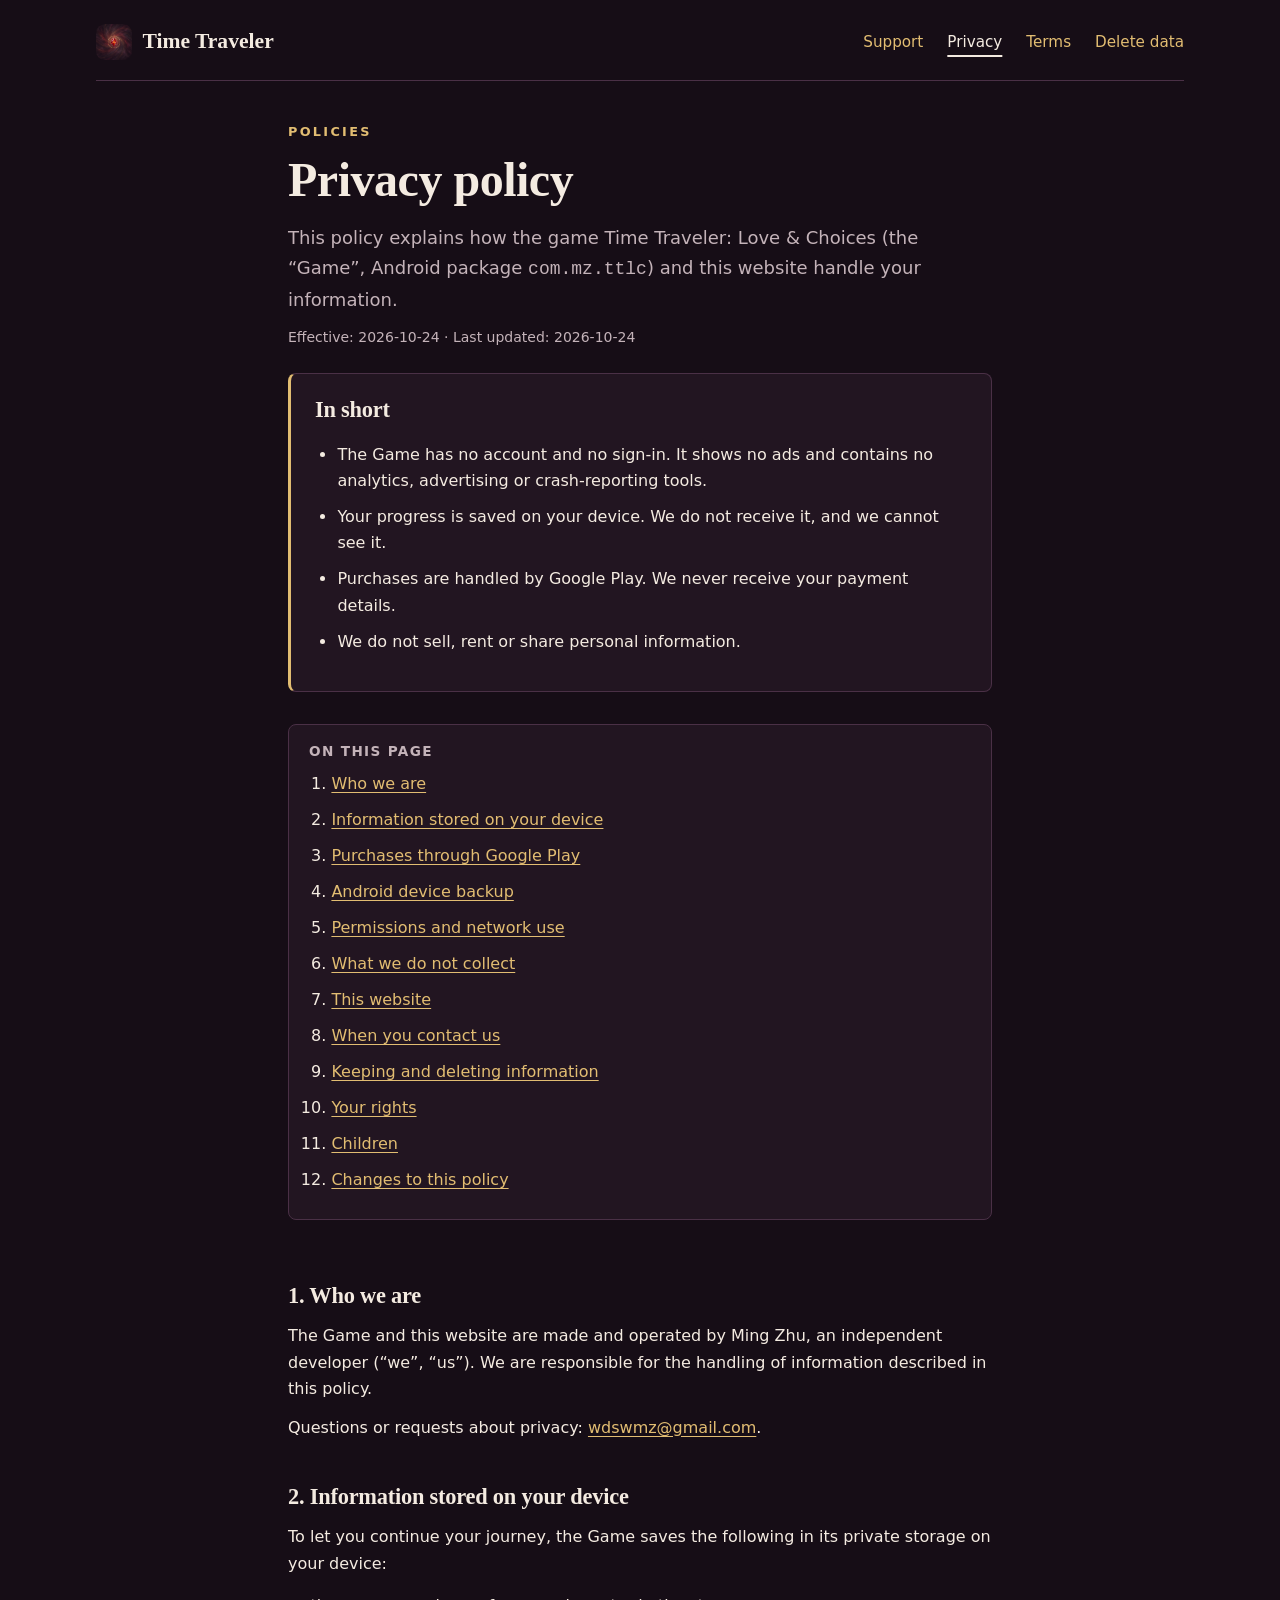
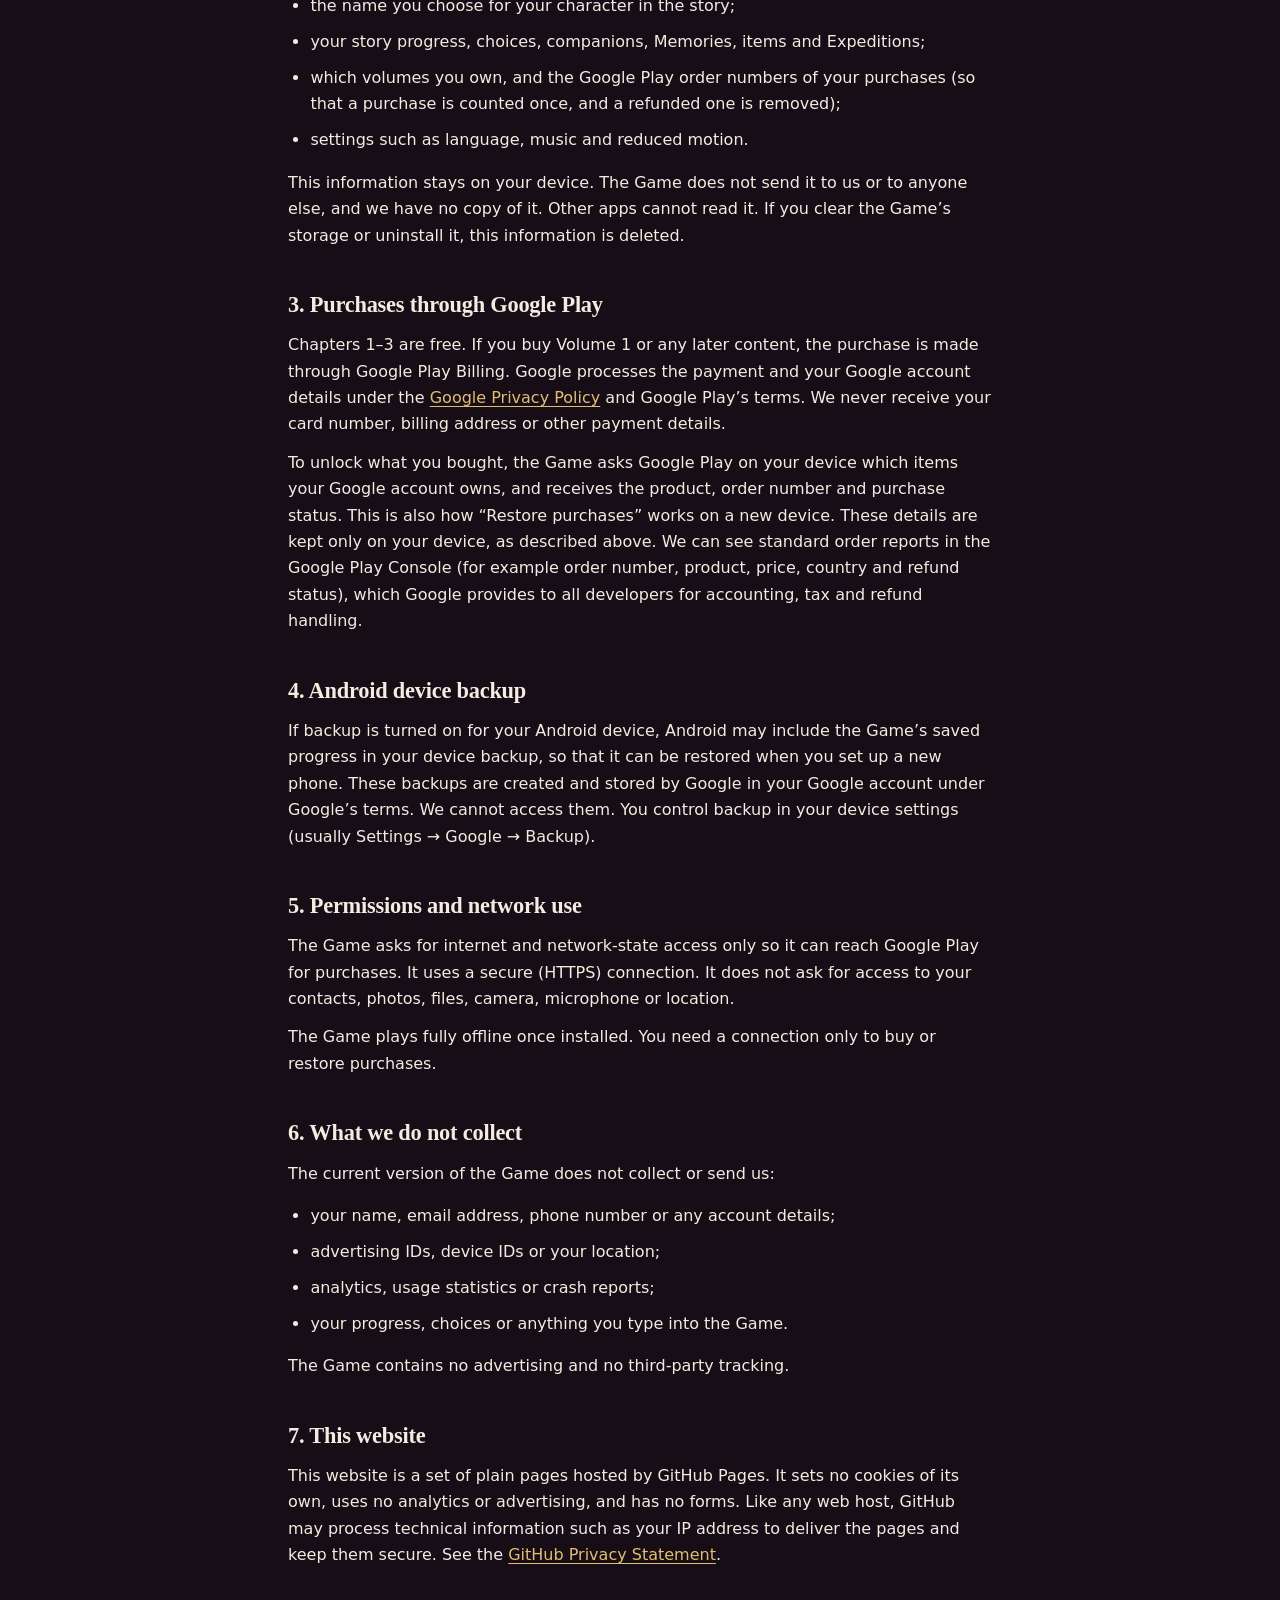
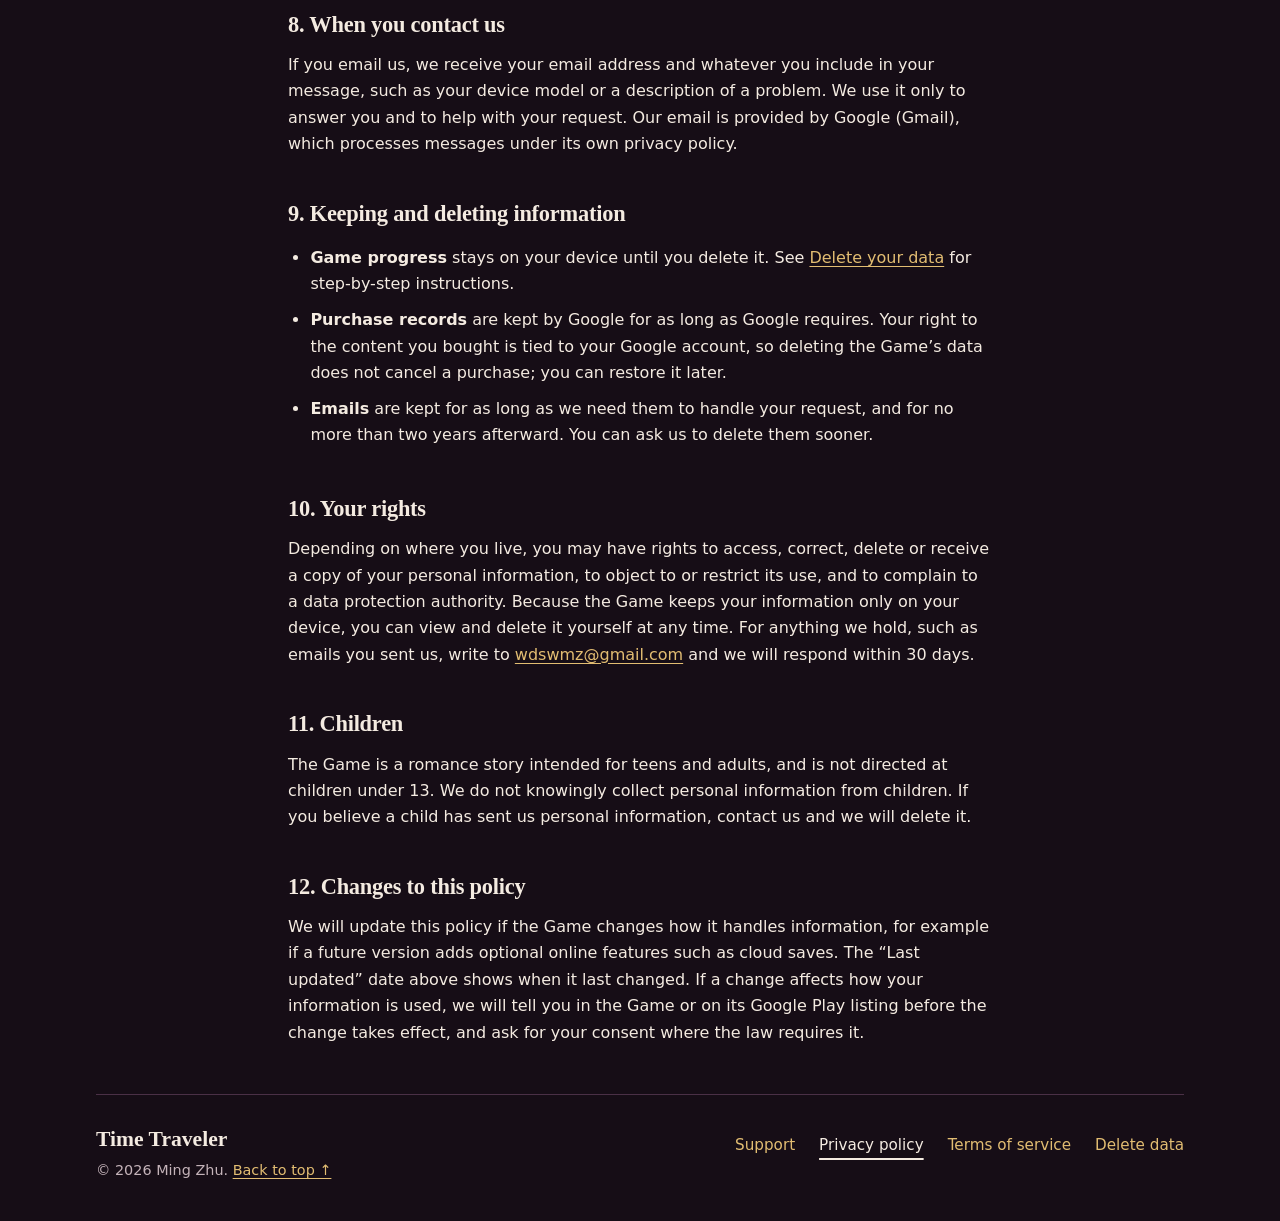
==== privacy/index.html @ 0b26a62b "Add the game website with privacy, terms, support and data deletion pages Plain HTML and CSS for Git" ====
<!DOCTYPE html>
<html lang="en">
<head>
  <meta charset="utf-8">
  <meta name="viewport" content="width=device-width, initial-scale=1">
  <title>Privacy policy | Time Traveler: Love &amp; Choices</title>
  <meta name="description" content="How Time Traveler: Love &amp; Choices and this website handle your information. The game has no account, no ads and no analytics; your progress stays on your device.">
  <link rel="canonical" href="https://minggamecn.github.io/time_traveler_site/privacy/">
  <meta name="theme-color" content="#160d16">
  <link rel="icon" href="../favicon.png" type="image/png">
  <link rel="apple-touch-icon" href="../apple-touch-icon.png">
  <link rel="stylesheet" href="../styles.css">
</head>
<body>
<a class="skip-link" href="#main-content">Skip to content</a>
<div class="shell" id="top">
  <header class="site-header">
    <a class="brand" href="../"><img src="../assets/icon-256.png" alt="" width="36" height="36">Time Traveler</a>
    <nav class="site-links" aria-label="Main navigation"><a href="../support/">Support</a><a aria-current="page" href="../privacy/">Privacy</a><a href="../terms/">Terms</a><a href="../delete-account/">Delete data</a></nav>
  </header>

  <main id="main-content" tabindex="-1" class="document">
    <p class="eyebrow">Policies</p>
    <h1>Privacy policy</h1>
    <p class="intro">This policy explains how the game Time Traveler: Love &amp; Choices (the “Game”, Android package <code>com.mz.ttlc</code>) and this website handle your information.</p>
    <p class="policy-date">Effective: <time datetime="2026-10-24">2026-10-24</time> · Last updated: <time datetime="2026-10-24">2026-10-24</time></p>

    <div class="panel highlight">
      <h2>In short</h2>
      <ul>
        <li>The Game has no account and no sign-in. It shows no ads and contains no analytics, advertising or crash-reporting tools.</li>
        <li>Your progress is saved on your device. We do not receive it, and we cannot see it.</li>
        <li>Purchases are handled by Google Play. We never receive your payment details.</li>
        <li>We do not sell, rent or share personal information.</li>
      </ul>
    </div>

    <nav class="contents" aria-label="On this page">
      <h2>On this page</h2>
      <ol>
        <li><a href="#operator">Who we are</a></li>
        <li><a href="#device">Information stored on your device</a></li>
        <li><a href="#purchases">Purchases through Google Play</a></li>
        <li><a href="#backup">Android device backup</a></li>
        <li><a href="#network">Permissions and network use</a></li>
        <li><a href="#not-collected">What we do not collect</a></li>
        <li><a href="#website">This website</a></li>
        <li><a href="#contact-data">When you contact us</a></li>
        <li><a href="#retention">Keeping and deleting information</a></li>
        <li><a href="#rights">Your rights</a></li>
        <li><a href="#children">Children</a></li>
        <li><a href="#changes">Changes to this policy</a></li>
      </ol>
    </nav>

    <section id="operator" aria-labelledby="operator-title">
      <h2 id="operator-title">1. Who we are</h2>
      <p>The Game and this website are made and operated by Ming Zhu, an independent developer (“we”, “us”). We are responsible for the handling of information described in this policy.</p>
      <p>Questions or requests about privacy: <a href="mailto:wdswmz@gmail.com">wdswmz@gmail.com</a>.</p>
    </section>

    <section id="device" aria-labelledby="device-title">
      <h2 id="device-title">2. Information stored on your device</h2>
      <p>To let you continue your journey, the Game saves the following in its private storage on your device:</p>
      <ul>
        <li>the name you choose for your character in the story;</li>
        <li>your story progress, choices, companions, Memories, items and Expeditions;</li>
        <li>which volumes you own, and the Google Play order numbers of your purchases (so that a purchase is counted once, and a refunded one is removed);</li>
        <li>settings such as language, music and reduced motion.</li>
      </ul>
      <p>This information stays on your device. The Game does not send it to us or to anyone else, and we have no copy of it. Other apps cannot read it. If you clear the Game’s storage or uninstall it, this information is deleted.</p>
    </section>

    <section id="purchases" aria-labelledby="purchases-title">
      <h2 id="purchases-title">3. Purchases through Google Play</h2>
      <p>Chapters 1–3 are free. If you buy Volume 1 or any later content, the purchase is made through Google Play Billing. Google processes the payment and your Google account details under the <a href="https://policies.google.com/privacy">Google Privacy Policy</a> and Google Play’s terms. We never receive your card number, billing address or other payment details.</p>
      <p>To unlock what you bought, the Game asks Google Play on your device which items your Google account owns, and receives the product, order number and purchase status. This is also how “Restore purchases” works on a new device. These details are kept only on your device, as described above. We can see standard order reports in the Google Play Console (for example order number, product, price, country and refund status), which Google provides to all developers for accounting, tax and refund handling.</p>
    </section>

    <section id="backup" aria-labelledby="backup-title">
      <h2 id="backup-title">4. Android device backup</h2>
      <p>If backup is turned on for your Android device, Android may include the Game’s saved progress in your device backup, so that it can be restored when you set up a new phone. These backups are created and stored by Google in your Google account under Google’s terms. We cannot access them. You control backup in your device settings (usually Settings → Google → Backup).</p>
    </section>

    <section id="network" aria-labelledby="network-title">
      <h2 id="network-title">5. Permissions and network use</h2>
      <p>The Game asks for internet and network-state access only so it can reach Google Play for purchases. It uses a secure (HTTPS) connection. It does not ask for access to your contacts, photos, files, camera, microphone or location.</p>
      <p>The Game plays fully offline once installed. You need a connection only to buy or restore purchases.</p>
    </section>

    <section id="not-collected" aria-labelledby="not-collected-title">
      <h2 id="not-collected-title">6. What we do not collect</h2>
      <p>The current version of the Game does not collect or send us:</p>
      <ul>
        <li>your name, email address, phone number or any account details;</li>
        <li>advertising IDs, device IDs or your location;</li>
        <li>analytics, usage statistics or crash reports;</li>
        <li>your progress, choices or anything you type into the Game.</li>
      </ul>
      <p>The Game contains no advertising and no third-party tracking.</p>
    </section>

    <section id="website" aria-labelledby="website-title">
      <h2 id="website-title">7. This website</h2>
      <p>This website is a set of plain pages hosted by GitHub Pages. It sets no cookies of its own, uses no analytics or advertising, and has no forms. Like any web host, GitHub may process technical information such as your IP address to deliver the pages and keep them secure. See the <a href="https://docs.github.com/site-policy/privacy-policies/github-general-privacy-statement">GitHub Privacy Statement</a>.</p>
    </section>

    <section id="contact-data" aria-labelledby="contact-data-title">
      <h2 id="contact-data-title">8. When you contact us</h2>
      <p>If you email us, we receive your email address and whatever you include in your message, such as your device model or a description of a problem. We use it only to answer you and to help with your request. Our email is provided by Google (Gmail), which processes messages under its own privacy policy.</p>
    </section>

    <section id="retention" aria-labelledby="retention-title">
      <h2 id="retention-title">9. Keeping and deleting information</h2>
      <ul>
        <li><strong>Game progress</strong> stays on your device until you delete it. See <a href="../delete-account/">Delete your data</a> for step-by-step instructions.</li>
        <li><strong>Purchase records</strong> are kept by Google for as long as Google requires. Your right to the content you bought is tied to your Google account, so deleting the Game’s data does not cancel a purchase; you can restore it later.</li>
        <li><strong>Emails</strong> are kept for as long as we need them to handle your request, and for no more than two years afterward. You can ask us to delete them sooner.</li>
      </ul>
    </section>

    <section id="rights" aria-labelledby="rights-title">
      <h2 id="rights-title">10. Your rights</h2>
      <p>Depending on where you live, you may have rights to access, correct, delete or receive a copy of your personal information, to object to or restrict its use, and to complain to a data protection authority. Because the Game keeps your information only on your device, you can view and delete it yourself at any time. For anything we hold, such as emails you sent us, write to <a href="mailto:wdswmz@gmail.com">wdswmz@gmail.com</a> and we will respond within 30 days.</p>
    </section>

    <section id="children" aria-labelledby="children-title">
      <h2 id="children-title">11. Children</h2>
      <p>The Game is a romance story intended for teens and adults, and is not directed at children under 13. We do not knowingly collect personal information from children. If you believe a child has sent us personal information, contact us and we will delete it.</p>
    </section>

    <section id="changes" aria-labelledby="changes-title">
      <h2 id="changes-title">12. Changes to this policy</h2>
      <p>We will update this policy if the Game changes how it handles information, for example if a future version adds optional online features such as cloud saves. The “Last updated” date above shows when it last changed. If a change affects how your information is used, we will tell you in the Game or on its Google Play listing before the change takes effect, and ask for your consent where the law requires it.</p>
    </section>
  </main>

  <footer class="site-footer">
    <div><a class="brand" href="../">Time Traveler</a><p>© 2026 Ming Zhu. <a href="#top">Back to top ↑</a></p></div>
    <nav class="site-links" aria-label="Footer navigation"><a href="../support/">Support</a><a aria-current="page" href="../privacy/">Privacy policy</a><a href="../terms/">Terms of service</a><a href="../delete-account/">Delete data</a></nav>
  </footer>
</div>
</body>
</html>
---- styles.css ----
/* Time Traveler site: the game's plum night, gold trim and ember-red crystal. */
:root {
  color-scheme: dark;
  --bg: #160d16;
  --surface: #221521;
  --surface-2: #2d1b2b;
  --line: #4a3046;
  --text: #f4ebe1;
  --muted: #c4b3b9;
  --gold: #e2bd72;
  --gold-soft: #f3dcaa;
  --ember: #e0533f;
  --focus: #ffd98a;
  font-family: system-ui, -apple-system, "Segoe UI", Roboto, sans-serif;
  color: var(--text);
  background: var(--bg);
  line-height: 1.65;
}
* { box-sizing: border-box; }
body { margin: 0; background: var(--bg); }
a { color: var(--gold); text-underline-offset: .2em; }
a:hover { color: var(--gold-soft); }
a:focus-visible { outline: 3px solid var(--focus); outline-offset: 4px; border-radius: 2px; }
p { margin: .75rem 0; overflow-wrap: anywhere; }
h1, h2, h3 { font-family: Georgia, "Times New Roman", serif; font-weight: 600; letter-spacing: -.01em; }
img { max-width: 100%; height: auto; }

.skip-link { position: absolute; top: -10rem; left: 1rem; padding: .75rem 1rem; background: var(--text); color: var(--bg); z-index: 2; }
.skip-link:focus { top: 1rem; }

.shell { max-width: 72rem; margin: auto; padding: 1.5rem 2rem; }
.site-header { display: flex; align-items: center; justify-content: space-between; flex-wrap: wrap; gap: .75rem 1.5rem; padding-bottom: 1.25rem; border-bottom: 1px solid var(--line); }
.brand { display: inline-flex; align-items: center; gap: .65rem; font: 600 1.35rem/1.2 Georgia, serif; color: var(--text); text-decoration: none; }
.brand img { width: 2.25rem; height: 2.25rem; border-radius: .55rem; }
.brand:hover { color: var(--gold-soft); }
.site-links { display: flex; flex-wrap: wrap; gap: .25rem 1.5rem; font-size: .95rem; }
.site-links a { padding-block: .35rem; text-decoration: none; }
.site-links a:hover { text-decoration: underline; }
.site-links a[aria-current="page"] { color: var(--text); text-decoration: underline; text-decoration-thickness: 2px; text-underline-offset: .5rem; }

.eyebrow { font-size: .8rem; font-weight: 600; letter-spacing: .18em; text-transform: uppercase; color: var(--gold); margin: 0; }
.intro { font-size: 1.125rem; color: var(--muted); }
.button { display: inline-block; min-height: 3rem; padding: .75rem 1.4rem; border-radius: .4rem; color: #1b0f12; background: var(--gold); font-weight: 600; text-decoration: none; text-align: center; }
.button:hover { color: #1b0f12; background: var(--gold-soft); }
.button.secondary { color: var(--text); background: transparent; border: 1px solid var(--gold); }
.button.secondary:hover { background: var(--surface-2); color: var(--text); }

/* Homepage */
.hero { position: relative; margin: 1.5rem 0 0; border-radius: .75rem; overflow: hidden; background: var(--surface); }
.hero img { display: block; width: 100%; aspect-ratio: 2048 / 1000; object-fit: cover; }
.hero-copy { padding: 2.5rem 0 1rem; max-width: 42rem; }
.hero-copy h1 { font-size: clamp(2.4rem, 5vw, 3.75rem); line-height: 1.1; margin: .75rem 0 1rem; }
.hero-actions { display: flex; flex-wrap: wrap; gap: .75rem 1rem; margin-top: 1.75rem; }
.availability { font-size: .9rem; color: var(--muted); }
.section { padding: 3rem 0; border-top: 1px solid var(--line); margin-top: 2.5rem; }
.section > h2 { font-size: 2rem; line-height: 1.3; margin: .5rem 0 1.5rem; }
.feature-grid { display: grid; grid-template-columns: repeat(auto-fit, minmax(15rem, 1fr)); gap: 1.25rem; }
.card { padding: 1.5rem; background: var(--surface); border: 1px solid var(--line); border-radius: .5rem; }
.card h3 { font-size: 1.2rem; margin: .5rem 0; }
.card p { color: var(--muted); margin-bottom: 0; }
.eras { display: flex; flex-wrap: wrap; gap: .5rem; padding: 0; margin: 1.5rem 0 0; list-style: none; }
.eras li { padding: .35rem .85rem; border: 1px solid var(--line); border-radius: 999px; font-size: .9rem; color: var(--muted); }
.note { margin-top: 1.75rem; padding: 1rem 1.25rem; background: var(--surface); border-left: 3px solid var(--gold); color: var(--muted); }
.link-grid { display: grid; grid-template-columns: repeat(auto-fit, minmax(14rem, 1fr)); gap: 1rem; }
.link-card { display: block; padding: 1.25rem 1.5rem; background: var(--surface); border: 1px solid var(--line); border-radius: .5rem; text-decoration: none; color: var(--text); }
.link-card:hover { border-color: var(--gold); background: var(--surface-2); color: var(--text); }
.link-card h3 { margin: 0 0 .35rem; font-size: 1.1rem; color: var(--gold); }
.link-card p { margin: 0; color: var(--muted); font-size: .95rem; }

/* Policy and help pages */
.document { max-width: 44rem; margin: 2.5rem auto 3rem; }
.document h1 { font-size: clamp(2.2rem, 4.5vw, 3rem); line-height: 1.15; margin: .6rem 0 1rem; }
.policy-date { font-size: .875rem; color: var(--muted); }
.contents { margin: 2rem 0; padding: 1rem 1.25rem; background: var(--surface); border: 1px solid var(--line); border-radius: .5rem; }
.document .contents h2 { margin: 0 0 .5rem; font: 600 .85rem/1.5 system-ui, sans-serif; letter-spacing: .1em; text-transform: uppercase; color: var(--muted); }
.contents ol { margin: 0; padding-left: 1.25rem; }
.contents li { margin: .3rem 0; }
.document section { padding-top: 1.75rem; scroll-margin-top: 1rem; }
.document h2 { font-size: 1.4rem; line-height: 1.4; margin: 0 0 .75rem; }
.document h3 { font-size: 1.1rem; margin: 1.25rem 0 .5rem; }
.document li { margin: .6rem 0; }
.document ul, .document ol { padding-left: 1.4rem; }
.document section:target h2 { color: var(--gold-soft); }
.panel { margin: 1.5rem 0; padding: 1.25rem 1.5rem; background: var(--surface); border: 1px solid var(--line); border-radius: .5rem; }
.panel h2, .panel h3 { margin-top: 0; }
.panel.highlight { border-left: 3px solid var(--gold); }
.panel.warning { border-left: 3px solid var(--ember); }
.contact-email { font-size: 1.2rem; font-weight: 600; overflow-wrap: anywhere; }
pre.template { white-space: pre-wrap; padding: 1rem; border: 1px solid var(--line); border-radius: .5rem; background: var(--surface); font: .95rem/1.6 ui-monospace, Consolas, monospace; user-select: all; overflow-wrap: anywhere; }
details { margin: .75rem 0; padding: .75rem 1.1rem; background: var(--surface); border: 1px solid var(--line); border-radius: .5rem; }
details[open] { border-color: var(--gold); }
summary { cursor: pointer; font-weight: 600; }
details > :not(summary) { color: var(--muted); }

.site-footer { display: flex; flex-wrap: wrap; justify-content: space-between; align-items: flex-start; gap: 1rem 2rem; padding: 2rem 0 1rem; border-top: 1px solid var(--line); font-size: .9rem; color: var(--muted); }
.site-footer p { margin: .35rem 0 0; }

@media (max-width: 40rem) {
  .shell { padding: 1rem; }
  .hero { margin-top: 1rem; border-radius: .5rem; }
  .hero-copy { padding-top: 1.75rem; }
  .hero-actions .button { flex: 1 1 100%; }
  .section { padding: 2.25rem 0; margin-top: 1.5rem; }
  .section > h2 { font-size: 1.65rem; }
  .document { margin-top: 1.75rem; }
}
@media (prefers-reduced-motion: reduce) { * { scroll-behavior: auto !important; } }
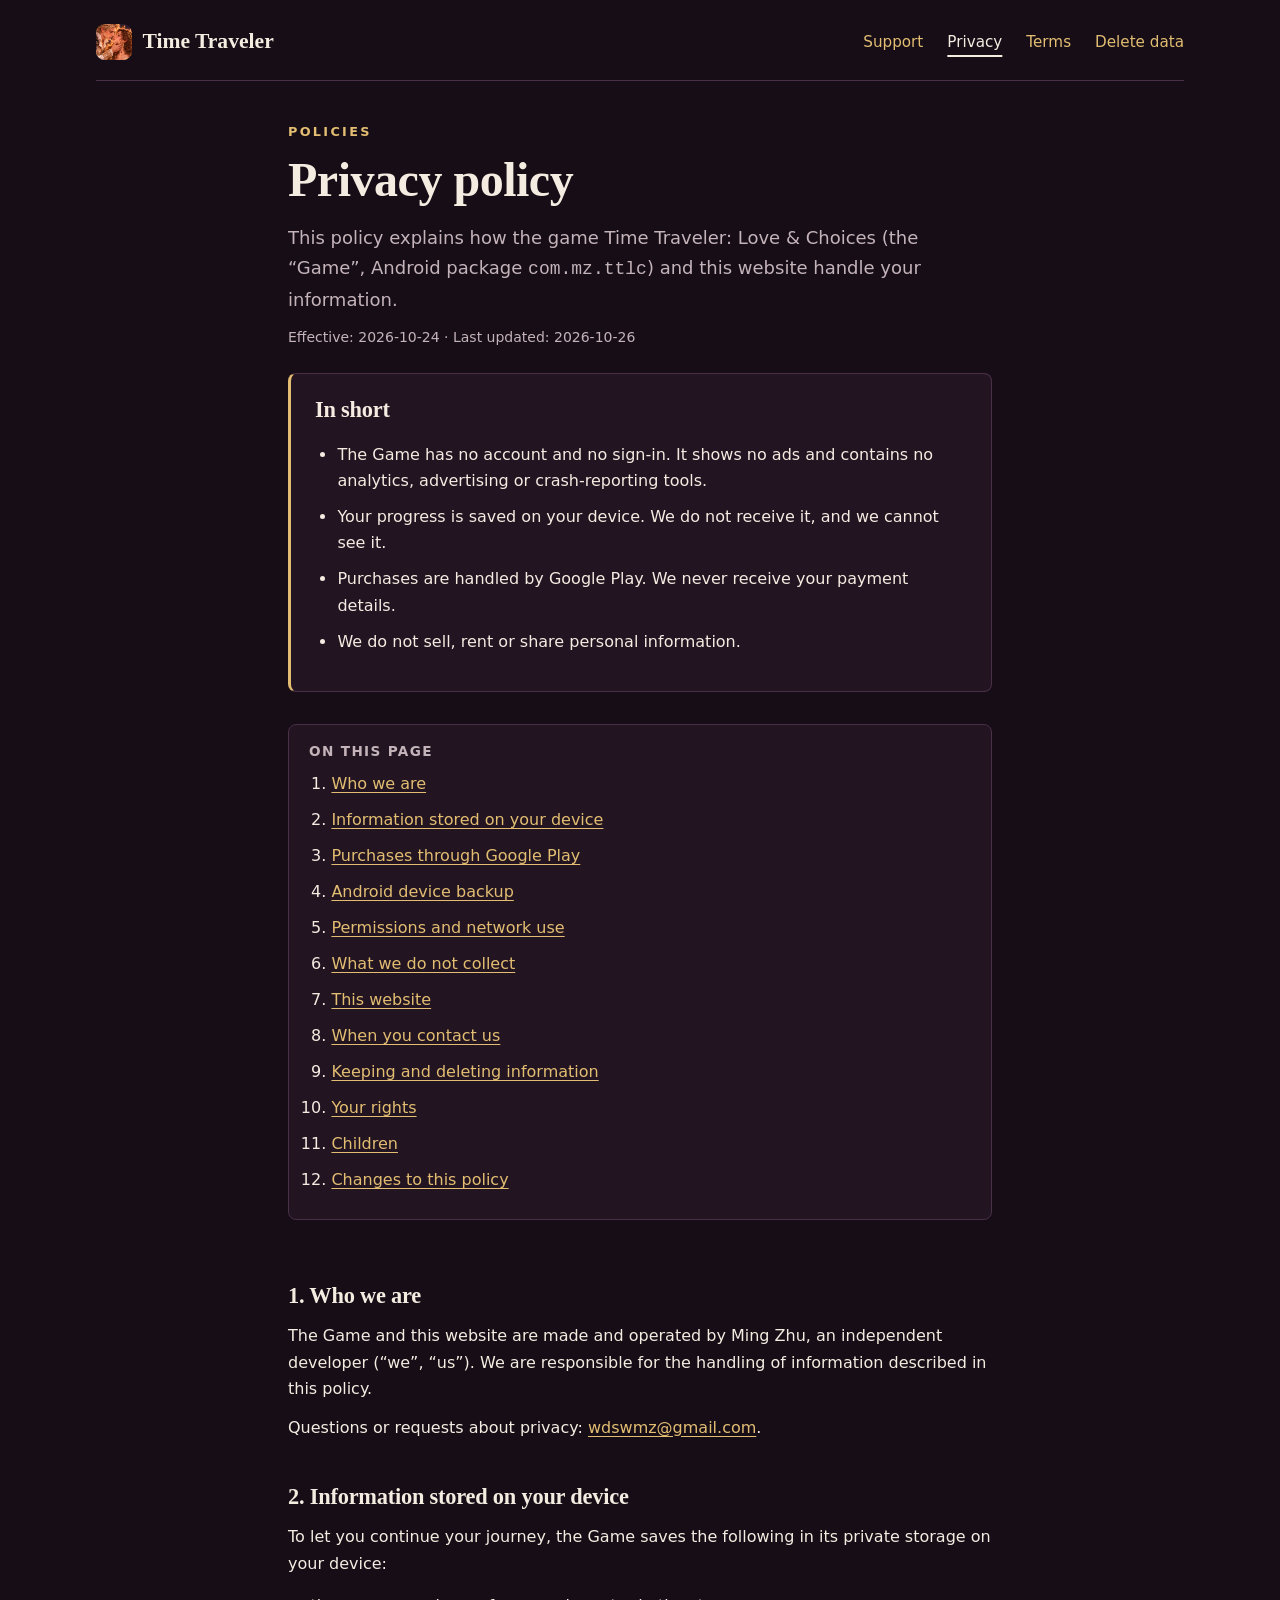
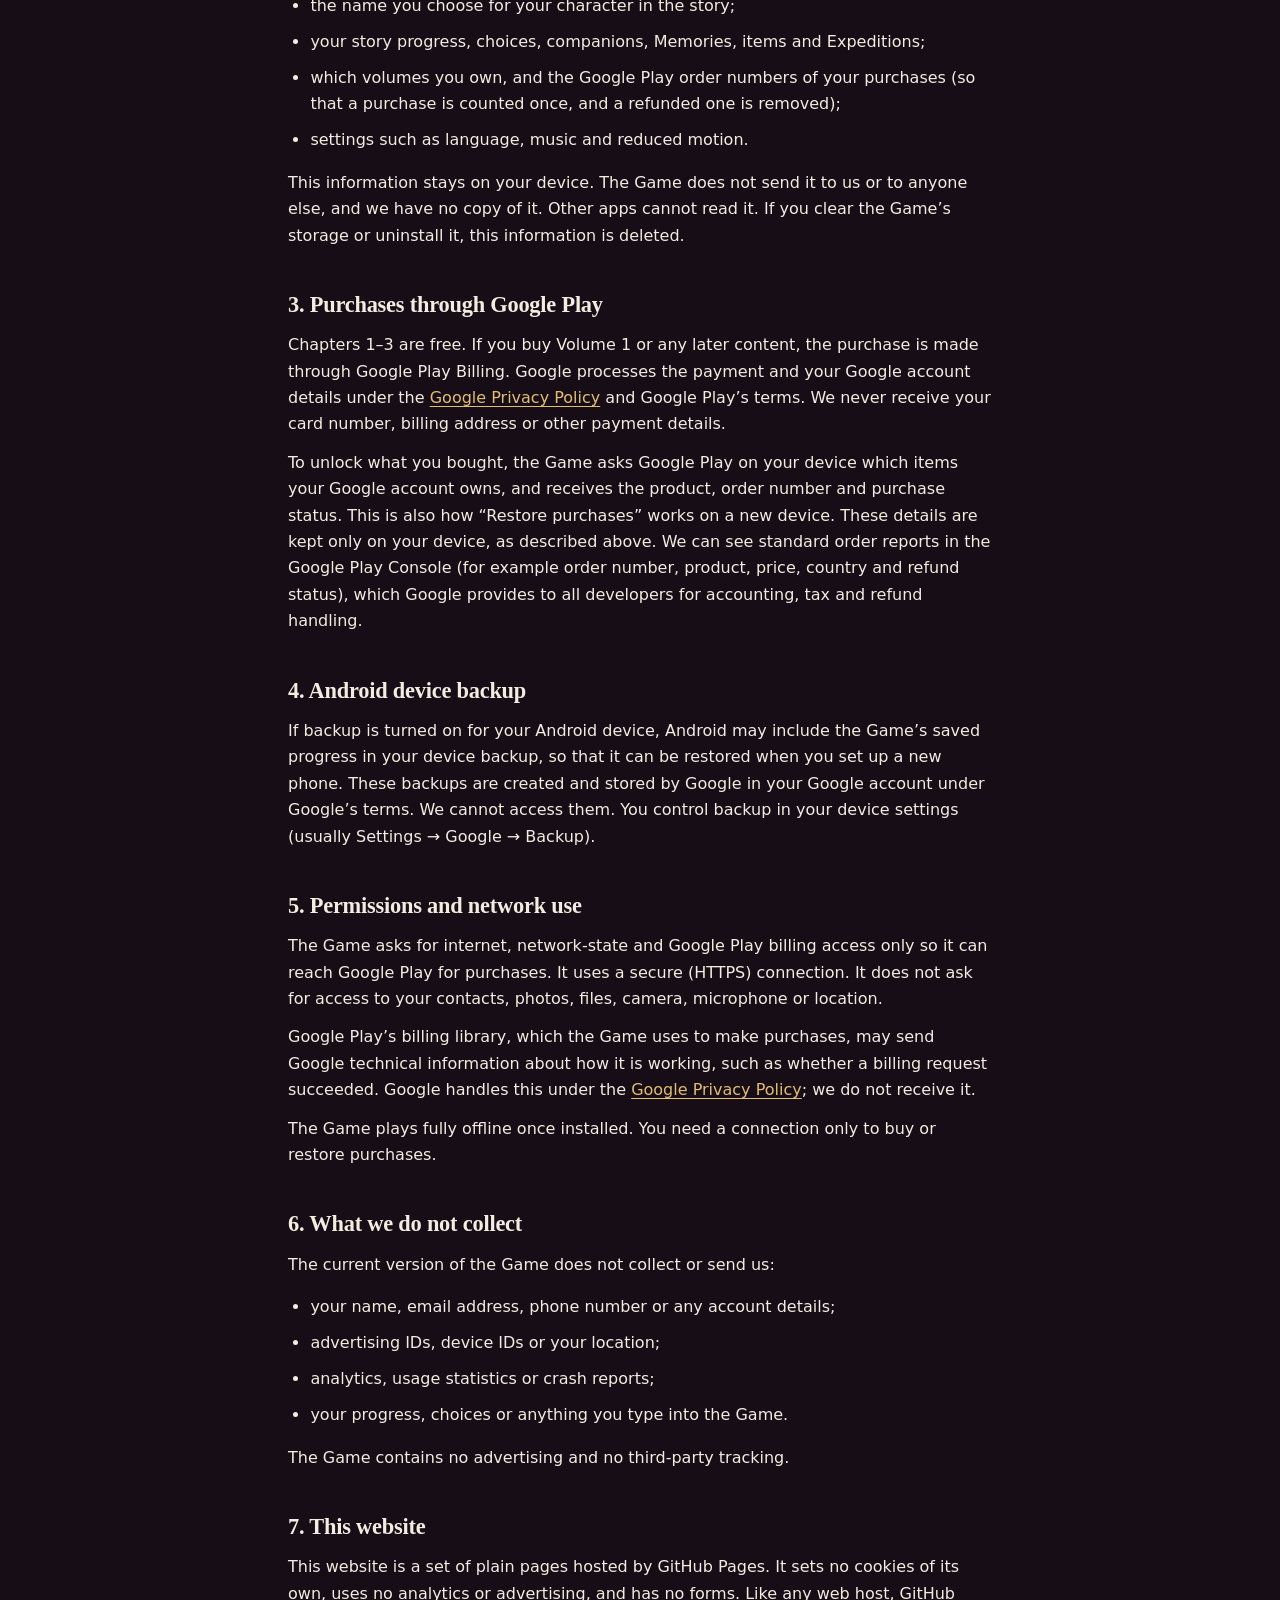
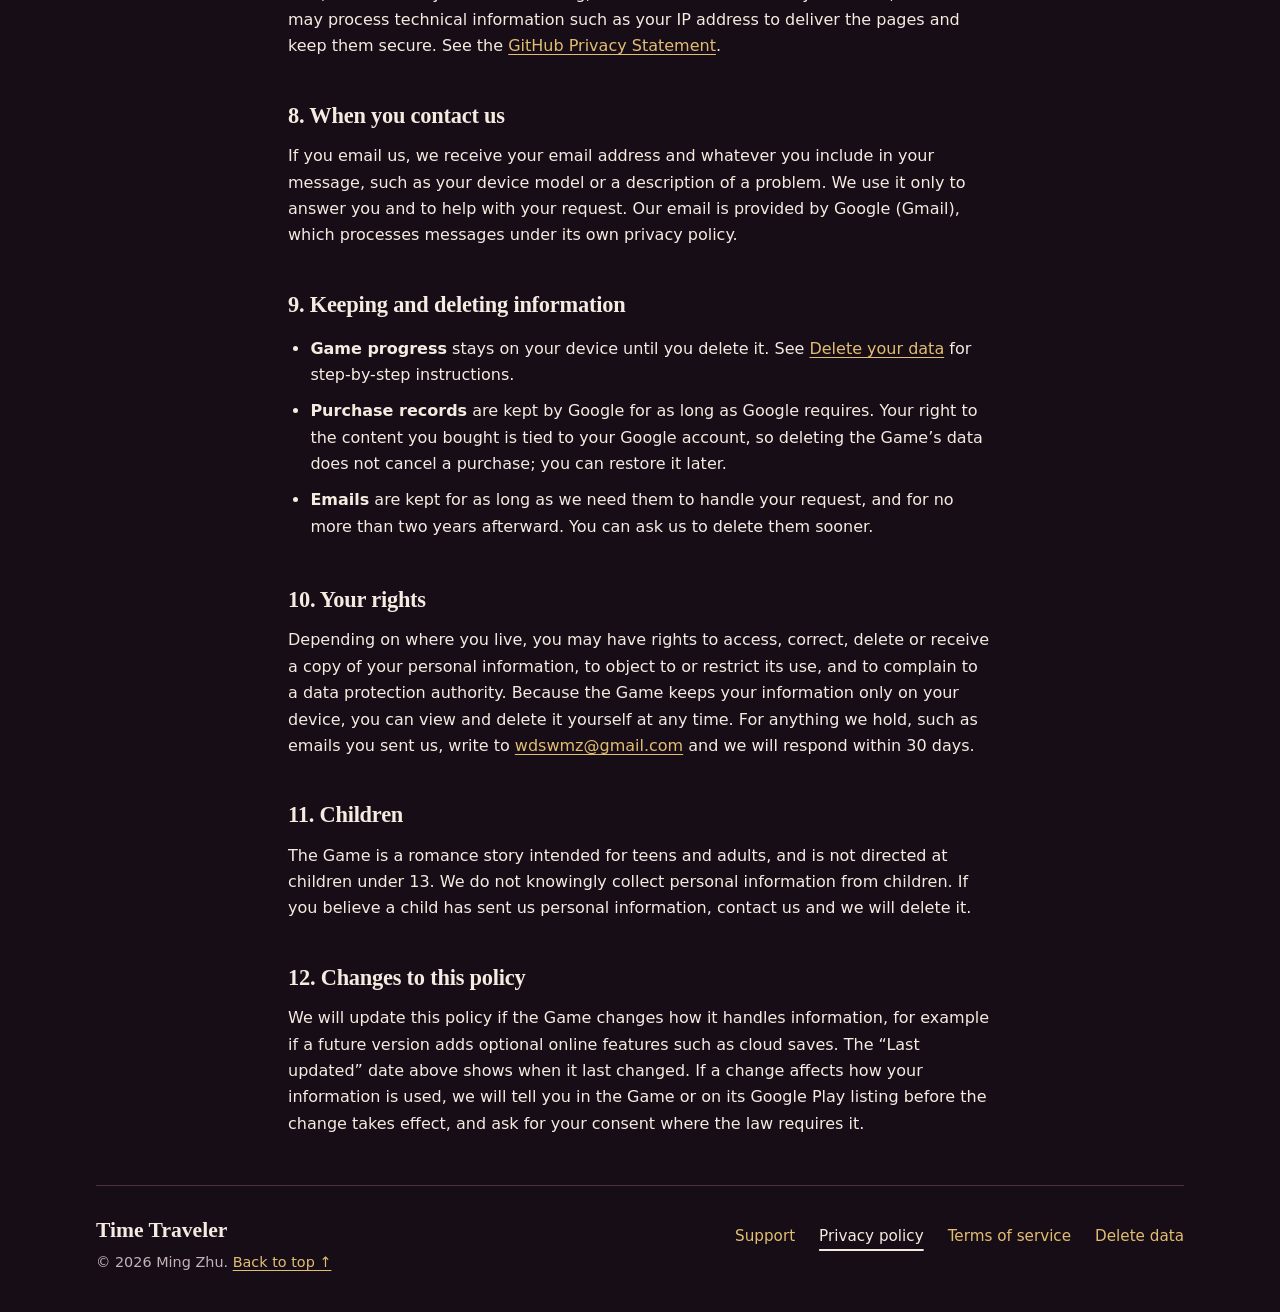
==== commit 779eb042: "Disclose the Play Billing library's own logging in the privacy policy The 1.4 build's billing librar" ====
--- a/privacy/index.html
+++ b/privacy/index.html
@@ -23,7 +23,7 @@
     <p class="eyebrow">Policies</p>
     <h1>Privacy policy</h1>
     <p class="intro">This policy explains how the game Time Traveler: Love &amp; Choices (the “Game”, Android package <code>com.mz.ttlc</code>) and this website handle your information.</p>
-    <p class="policy-date">Effective: <time datetime="2026-10-24">2026-10-24</time> · Last updated: <time datetime="2026-10-24">2026-10-24</time></p>
+    <p class="policy-date">Effective: <time datetime="2026-10-24">2026-10-24</time> · Last updated: <time datetime="2026-10-26">2026-10-26</time></p>
 
     <div class="panel highlight">
       <h2>In short</h2>
@@ -84,7 +84,8 @@
 
     <section id="network" aria-labelledby="network-title">
       <h2 id="network-title">5. Permissions and network use</h2>
-      <p>The Game asks for internet and network-state access only so it can reach Google Play for purchases. It uses a secure (HTTPS) connection. It does not ask for access to your contacts, photos, files, camera, microphone or location.</p>
+      <p>The Game asks for internet, network-state and Google Play billing access only so it can reach Google Play for purchases. It uses a secure (HTTPS) connection. It does not ask for access to your contacts, photos, files, camera, microphone or location.</p>
+      <p>Google Play’s billing library, which the Game uses to make purchases, may send Google technical information about how it is working, such as whether a billing request succeeded. Google handles this under the <a href="https://policies.google.com/privacy">Google Privacy Policy</a>; we do not receive it.</p>
       <p>The Game plays fully offline once installed. You need a connection only to buy or restore purchases.</p>
     </section>
 
